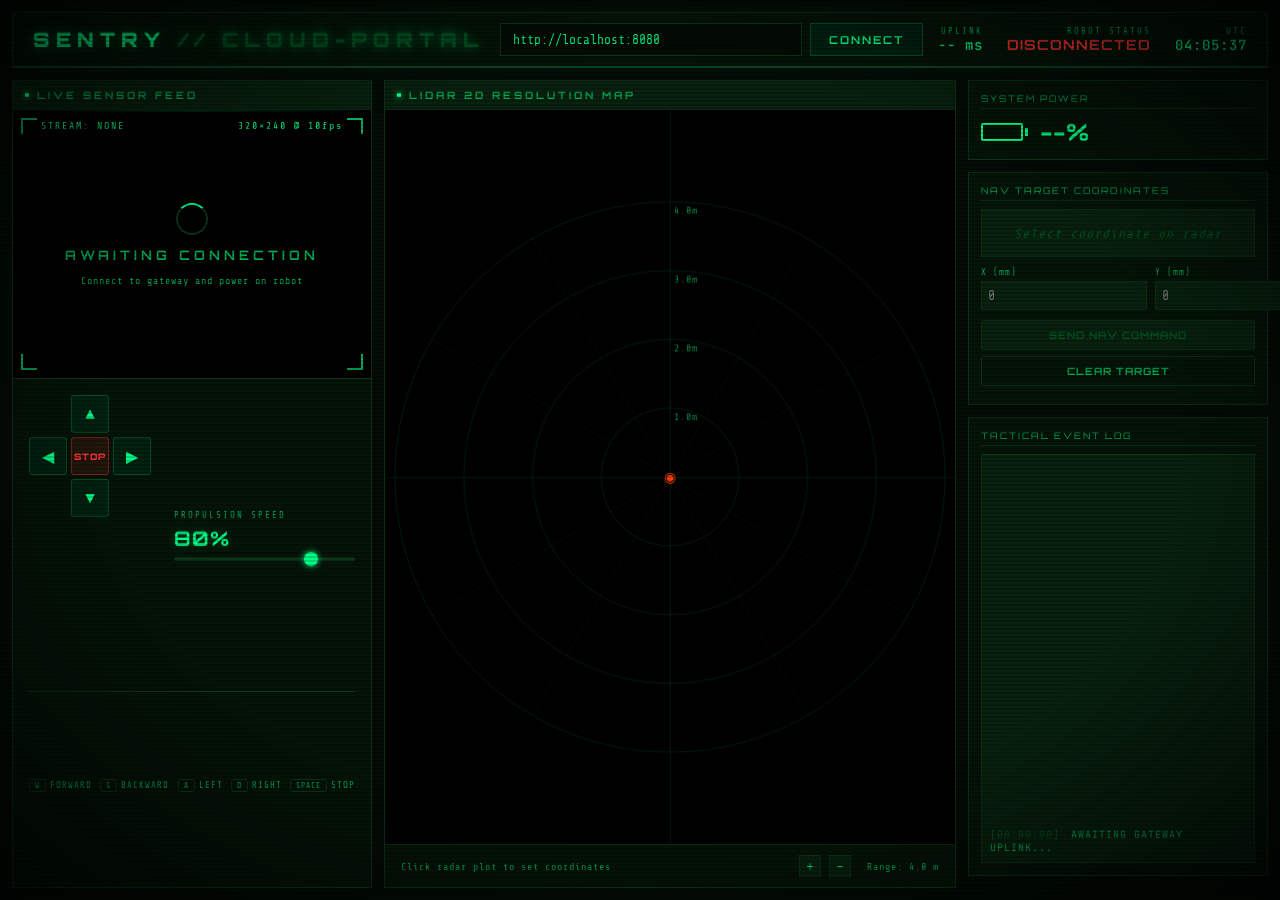
==== cloud-dashboard/index.html @ dfbdb899 "sentry robot" ====
<!DOCTYPE html>
<html lang="en">
<head>
    <meta charset="UTF-8">
    <meta name="viewport" content="width=device-width, initial-scale=1.0">
    <title>SENTRY // Cloud Command Portal</title>
    <meta name="description" content="Remote teleoperation and LiDAR navigation dashboard for the SENTRY robot.">
    <!-- Google Fonts -->
    <link rel="preconnect" href="https://fonts.googleapis.com">
    <link rel="preconnect" href="https://fonts.gstatic.com" crossorigin>
    <link href="https://fonts.googleapis.com/css2?family=Share+Tech+Mono&family=Orbitron:wght@400;700;900&family=JetBrains+Mono:wght@400;500&display=swap" rel="stylesheet">
    <!-- Socket.IO Client -->
    <script src="https://cdn.socket.io/4.7.2/socket.io.min.js"></script>
    <link rel="stylesheet" href="style.css">
</head>
<body>
    <div id="threat-flash"></div>

    <div class="shell">
        <!-- HEADER / CONNECTION BAR -->
        <header>
            <div class="logo">SENTRY <span>// CLOUD-PORTAL</span></div>
            
            <div class="connection-manager">
                <input type="text" id="gateway-url" placeholder="Gateway URL (e.g., http://localhost:8080)" value="http://localhost:8080">
                <button id="btn-connect" class="btn-connect">CONNECT</button>
            </div>

            <div class="header-meta">
                <div class="meta-item">
                    <span class="meta-label">UPLINK</span>
                    <span class="meta-value" id="ping-display">-- ms</span>
                </div>
                <div class="meta-item">
                    <span class="meta-label">ROBOT STATUS</span>
                    <span class="meta-value" id="robot-status-badge">DISCONNECTED</span>
                </div>
                <div class="meta-item">
                    <span class="meta-label">UTC</span>
                    <span class="meta-value" id="clock">--:--:--</span>
                </div>
            </div>
        </header>

        <!-- MAIN CONTENT AREA -->
        <div class="main-container">
            <!-- LEFT COLUMN: VIDEO STREAM -->
            <section class="video-section">
                <div class="panel-header">LIVE SENSOR FEED</div>
                <div class="video-container">
                    <div class="corner-tr"></div>
                    <div class="corner-tl"></div>
                    <div class="corner-br"></div>
                    <div class="corner-bl"></div>
                    <div class="scan-line"></div>
                    
                    <div class="feed-overlay-info">
                        <span id="stream-type-tag">STREAM: NONE</span>
                        <span id="resolution-tag">320×240 @ 10fps</span>
                    </div>

                    <!-- WebRTC Stream Video Element -->
                    <video id="remote-video" autoplay playsinline style="display:none;"></video>
                    
                    <!-- Fallback WebSocket JPEG Stream Element -->
                    <img id="fallback-img" src="" alt="Live Video Feed" style="display:none;">

                    <div class="feed-placeholder" id="feed-placeholder">
                        <div class="spinner"></div>
                        <div class="placeholder-text">AWAITING CONNECTION</div>
                        <div class="placeholder-sub">Connect to gateway and power on robot</div>
                    </div>
                </div>

                <!-- CONTROLS & MANUAL TELEOP -->
                <div class="teleop-container">
                    <div class="dpad">
                        <div></div>
                        <button class="btn" id="btn-forward" data-cmd="forward">▲</button>
                        <div></div>
                        <button class="btn" id="btn-left" data-cmd="left">◀</button>
                        <button class="btn btn-stop" id="btn-stop" data-cmd="stop">STOP</button>
                        <button class="btn" id="btn-right" data-cmd="right">▶</button>
                        <div></div>
                        <button class="btn" id="btn-backward" data-cmd="backward">▼</button>
                        <div></div>
                    </div>

                    <div class="speed-control">
                        <span class="speed-label">PROPULSION SPEED</span>
                        <span class="speed-value" id="speed-display">80%</span>
                        <input type="range" id="speed-slider" min="10" max="100" value="80">
                    </div>

                    <div class="key-hints">
                        <div class="key-hint"><span class="key">W</span> FORWARD</div>
                        <div class="key-hint"><span class="key">S</span> BACKWARD</div>
                        <div class="key-hint"><span class="key">A</span> LEFT</div>
                        <div class="key-hint"><span class="key">D</span> RIGHT</div>
                        <div class="key-hint"><span class="key">SPACE</span> STOP</div>
                    </div>
                </div>
            </section>

            <!-- CENTER COLUMN: LiDAR 2D RADAR MAP -->
            <section class="map-section">
                <div class="panel-header">LIDAR 2D RESOLUTION MAP</div>
                <div class="canvas-container" id="radar-container">
                    <canvas id="radar-canvas"></canvas>
                    <div id="radar-crosshair-h"></div>
                    <div id="radar-crosshair-v"></div>
                    <div class="robot-marker">◉</div>
                </div>
                <div class="canvas-footer">
                    <span>Click radar plot to set coordinates</span>
                    <div class="zoom-controls">
                        <button id="zoom-in" class="zoom-btn">＋</button>
                        <button id="zoom-out" class="zoom-btn">－</button>
                        <span id="zoom-label">Range: 4.0 m</span>
                    </div>
                </div>
            </section>

            <!-- RIGHT COLUMN: CONTROL PANEL & LOGS -->
            <aside class="sidebar-section">
                <!-- POWER STATUS PANEL -->
                <div class="panel battery-panel">
                    <div class="panel-title">SYSTEM POWER</div>
                    <div class="battery-display">
                        <div class="battery-icon">
                            <div class="battery-body">
                                <div class="battery-fill" id="bat-fill" style="width:0%"></div>
                            </div>
                            <div class="battery-tip"></div>
                        </div>
                        <div class="battery-pct" id="bat-pct">--%</div>
                    </div>
                </div>

                <!-- AUTONOMOUS NAVIGATION CARD -->
                <div class="panel nav-panel">
                    <div class="panel-title">NAV TARGET COORDINATES</div>
                    <div class="target-display" id="target-display">
                        <span class="target-placeholder">Select coordinate on radar</span>
                    </div>

                    <div class="coord-inputs">
                        <div class="input-group">
                            <label for="input-x">X (mm)</label>
                            <input type="number" id="input-x" placeholder="0" step="50">
                        </div>
                        <div class="input-group">
                            <label for="input-y">Y (mm)</label>
                            <input type="number" id="input-y" placeholder="0" step="50">
                        </div>
                    </div>

                    <button id="btn-navigate" class="btn-primary" disabled>SEND NAV COMMAND</button>
                    <button id="btn-clear" class="btn-secondary">CLEAR TARGET</button>
                </div>

                <!-- EVENT LOGS -->
                <div class="panel logs-panel">
                    <div class="panel-title">TACTICAL EVENT LOG</div>
                    <div class="log-container" id="log-list">
                        <div class="log-item">
                            <span class="log-time">[00:00:00]</span>
                            <span class="log-message system">AWAITING GATEWAY UPLINK...</span>
                        </div>
                    </div>
                </div>
            </aside>
        </div>
    </div>

    <script src="app.js"></script>
</body>
</html>
---- cloud-dashboard/style.css ----
/* ═══════════════════════════════════════════════════════════════════
   style.css — Sentry Cloud Command Portal Theme
   ═══════════════════════════════════════════════════════════════════ */

:root {
    --green:        #00ff88;
    --green-dim:    #00cc66;
    --green-dark:   #002211;
    --green-glow:   rgba(0, 255, 136, 0.25);
    
    --amber:        #ffaa00;
    --amber-glow:   rgba(255, 170, 0, 0.25);
    
    --red:          #ff3333;
    --red-dim:      #b31c1c;
    --red-glow:     rgba(255, 51, 51, 0.3);
    
    --bg:           #030c05;
    --panel:        #051408;
    --panel-sub:    #08220f;
    --border:       #0d3318;
    --border-lit:   #00ff8833;
    
    --text:         #00ff88;
    --text-dim:     #00aa55;
    --text-dark:    #005522;
    --white:        #ffffff;
}

*, *::before, *::after {
    box-sizing: border-box;
    margin: 0;
    padding: 0;
}

html, body {
    height: 100%;
    background: var(--bg);
    color: var(--text);
    font-family: 'Share Tech Mono', monospace;
    font-size: 13px;
    overflow: hidden;
    letter-spacing: 1px;
}

/* CRT scanlines effect */
body::before {
    content: '';
    position: fixed;
    inset: 0;
    pointer-events: none;
    z-index: 1000;
    background: repeating-linear-gradient(
        0deg,
        transparent,
        transparent 2px,
        rgba(0, 0, 0, 0.18) 2px,
        rgba(0, 0, 0, 0.18) 4px
    );
}

/* CRT Vignette */
body::after {
    content: '';
    position: fixed;
    inset: 0;
    pointer-events: none;
    z-index: 999;
    background: radial-gradient(ellipse at center, transparent 60%, rgba(0,0,0,0.7) 100%);
}

.shell {
    display: flex;
    flex-direction: column;
    height: 100vh;
    padding: 12px;
    gap: 12px;
}

/* ─── HEADER / CONNECTION BAR ─── */
header {
    background: var(--panel);
    border: 1px solid var(--border);
    border-bottom: 2px solid var(--border-lit);
    padding: 10px 20px;
    display: flex;
    align-items: center;
    justify-content: space-between;
    flex-wrap: wrap;
    gap: 15px;
    box-shadow: 0 0 15px rgba(0, 255, 136, 0.05);
}

.logo {
    font-family: 'Orbitron', sans-serif;
    font-weight: 900;
    font-size: 20px;
    letter-spacing: 6px;
    color: var(--green);
    text-shadow: 0 0 10px var(--green-glow), 0 0 20px var(--green-glow);
}

.logo span {
    color: var(--text-dark);
}

.connection-manager {
    display: flex;
    gap: 8px;
    flex: 1;
    max-width: 500px;
}

.connection-manager input {
    flex: 1;
    background: var(--bg);
    border: 1px solid var(--border);
    color: var(--text);
    padding: 8px 12px;
    font-family: 'Share Tech Mono', monospace;
    font-size: 13px;
    outline: none;
    transition: border 0.2s, box-shadow 0.2s;
}

.connection-manager input:focus {
    border-color: var(--green);
    box-shadow: 0 0 8px var(--green-glow);
}

.btn-connect {
    background: var(--green-dark);
    border: 1px solid var(--border-lit);
    color: var(--green);
    font-family: 'Orbitron', sans-serif;
    font-size: 11px;
    font-weight: 700;
    letter-spacing: 2px;
    padding: 0 18px;
    cursor: pointer;
    transition: background 0.2s, box-shadow 0.2s;
}

.btn-connect:hover {
    background: #003c1d;
    box-shadow: 0 0 10px var(--green-glow);
    border-color: var(--green);
}

.btn-connect.connected {
    background: var(--red-dim);
    color: var(--red);
    border-color: var(--red);
}

.btn-connect.connected:hover {
    background: #500e0e;
    box-shadow: 0 0 10px var(--red-glow);
}

.header-meta {
    display: flex;
    gap: 24px;
}

.meta-item {
    display: flex;
    flex-direction: column;
    align-items: flex-end;
}

.meta-label {
    font-size: 9px;
    color: var(--text-dim);
    letter-spacing: 2px;
    text-transform: uppercase;
}

.meta-value {
    font-size: 14px;
    font-family: 'JetBrains Mono', monospace;
    font-weight: 500;
}

#robot-status-badge {
    font-family: 'Orbitron', sans-serif;
    font-weight: 700;
    color: var(--red);
}

#robot-status-badge.online {
    color: var(--green);
    text-shadow: 0 0 8px var(--green-glow);
}

/* ─── MAIN CONTENT CONTAINER ─── */
.main-container {
    display: grid;
    grid-template-columns: 360px 1fr 300px;
    gap: 12px;
    flex: 1;
    min-height: 0; /* Important for grid scrolling */
}

@media (max-width: 1024px) {
    .main-container {
        grid-template-columns: 1fr;
        grid-template-rows: auto auto auto;
        overflow-y: auto;
    }
    
    html, body {
        overflow: auto;
    }
}

/* Common Panel Layout */
.panel-header {
    font-family: 'Orbitron', sans-serif;
    font-size: 10px;
    font-weight: 700;
    letter-spacing: 3px;
    color: var(--text-dim);
    padding: 8px 12px;
    background: var(--panel-sub);
    border: 1px solid var(--border);
    border-bottom: none;
    display: flex;
    align-items: center;
    gap: 8px;
}

.panel-header::before {
    content: '';
    display: inline-block;
    width: 4px;
    height: 4px;
    background: var(--green);
    box-shadow: 0 0 6px var(--green);
}

.panel {
    background: var(--panel);
    border: 1px solid var(--border);
    padding: 12px;
    margin-bottom: 12px;
}

.panel-title {
    font-family: 'Orbitron', sans-serif;
    font-size: 9px;
    letter-spacing: 2px;
    color: var(--text-dim);
    margin-bottom: 8px;
    border-bottom: 1px solid var(--border);
    padding-bottom: 4px;
}

/* ─── LEFT COLUMN: VIDEO STREAM & D-PAD ─── */
.video-section {
    display: flex;
    flex-direction: column;
    min-height: 0;
}

.video-container {
    position: relative;
    background: #000;
    border: 1px solid var(--border);
    aspect-ratio: 4/3;
    display: flex;
    align-items: center;
    justify-content: center;
    overflow: hidden;
}

.video-container video, 
.video-container img {
    width: 100%;
    height: 100%;
    object-fit: cover;
}

/* Decorative hud elements */
.corner-tr, .corner-tl, .corner-br, .corner-bl {
    position: absolute;
    width: 16px;
    height: 16px;
    border-color: var(--green);
    border-style: solid;
    z-index: 10;
    opacity: 0.7;
}
.corner-tl { top: 8px; left: 8px; border-width: 2px 0 0 2px; }
.corner-tr { top: 8px; right: 8px; border-width: 2px 2px 0 0; }
.corner-bl { bottom: 8px; left: 8px; border-width: 0 0 2px 2px; }
.corner-br { bottom: 8px; right: 8px; border-width: 0 2px 2px 0; }

.scan-line {
    position: absolute;
    inset: 0;
    height: 2px;
    background: linear-gradient(90deg, transparent, var(--green) 50%, transparent);
    opacity: 0.15;
    pointer-events: none;
    animation: scanning 4s linear infinite;
    z-index: 9;
}
@keyframes scanning {
    0% { top: 0%; }
    100% { top: 100%; }
}

.feed-overlay-info {
    position: absolute;
    top: 10px;
    left: 28px;
    right: 28px;
    display: flex;
    justify-content: space-between;
    font-size: 10px;
    color: var(--green);
    text-shadow: 0 0 4px #000;
    z-index: 8;
    letter-spacing: 2px;
}

.feed-placeholder {
    display: flex;
    flex-direction: column;
    align-items: center;
    justify-content: center;
    gap: 12px;
    color: var(--text-dim);
}

.spinner {
    width: 32px;
    height: 32px;
    border: 2px solid var(--border);
    border-top-color: var(--green);
    border-radius: 50%;
    animation: spin 1s linear infinite;
}
@keyframes spin {
    0% { transform: rotate(0deg); }
    100% { transform: rotate(360deg); }
}

.placeholder-text {
    font-family: 'Orbitron', sans-serif;
    font-weight: 700;
    letter-spacing: 4px;
}

.placeholder-sub {
    font-size: 10px;
}

/* Manual controls */
.teleop-container {
    background: var(--panel);
    border: 1px solid var(--border);
    border-top: none;
    padding: 16px;
    display: grid;
    grid-template-columns: 130px 1fr;
    gap: 15px;
    flex: 1;
}

.dpad {
    display: grid;
    grid-template-columns: repeat(3, 38px);
    grid-template-rows: repeat(3, 38px);
    gap: 4px;
}

.btn {
    background: var(--green-dark);
    border: 1px solid var(--border-lit);
    color: var(--green);
    font-family: 'Share Tech Mono', monospace;
    font-size: 16px;
    cursor: pointer;
    display: flex;
    align-items: center;
    justify-content: center;
    border-radius: 3px;
    transition: background 0.1s, box-shadow 0.1s, transform 0.1s;
    user-select: none;
    outline: none;
}

.btn:hover {
    background: #00361a;
    border-color: var(--green);
    box-shadow: 0 0 10px var(--green-glow);
}

.btn:active, .btn.pressed {
    background: #00552b;
    box-shadow: 0 0 15px var(--green);
    transform: scale(0.93);
}

.btn-stop {
    background: rgba(255, 51, 51, 0.12);
    border-color: rgba(255, 51, 51, 0.4);
    color: var(--red);
    font-family: 'Orbitron', sans-serif;
    font-size: 9px;
    font-weight: 900;
    letter-spacing: 1px;
}

.btn-stop:hover {
    background: rgba(255, 51, 51, 0.25);
    border-color: var(--red);
    box-shadow: 0 0 12px var(--red-glow);
}

.speed-control {
    display: flex;
    flex-direction: column;
    justify-content: center;
    gap: 6px;
}

.speed-label {
    font-size: 9px;
    color: var(--text-dim);
    letter-spacing: 2px;
}

.speed-value {
    font-family: 'Orbitron', sans-serif;
    font-size: 20px;
    font-weight: 700;
    text-shadow: 0 0 8px var(--green-glow);
}

input[type=range] {
    -webkit-appearance: none;
    width: 100%;
    height: 4px;
    background: var(--border);
    border-radius: 2px;
    outline: none;
}

input[type=range]::-webkit-slider-thumb {
    -webkit-appearance: none;
    width: 14px;
    height: 14px;
    background: var(--green);
    border-radius: 50%;
    box-shadow: 0 0 6px var(--green);
    cursor: pointer;
}

.key-hints {
    grid-column: span 2;
    display: flex;
    justify-content: space-between;
    border-top: 1px solid var(--border);
    padding-top: 8px;
    font-size: 9px;
    color: var(--text-dim);
}

.key-hint {
    display: flex;
    align-items: center;
    gap: 4px;
}

.key {
    border: 1px solid var(--border);
    padding: 1px 5px;
    border-radius: 3px;
    font-size: 8px;
}

/* ─── CENTER COLUMN: RADAR MAP ─── */
.map-section {
    display: flex;
    flex-direction: column;
    min-height: 0;
}

.canvas-container {
    position: relative;
    background: #000;
    border: 1px solid var(--border);
    flex: 1;
    display: flex;
    align-items: center;
    justify-content: center;
    overflow: hidden;
}

#radar-canvas {
    width: 100%;
    height: 100%;
    display: block;
}

#radar-crosshair-h, 
#radar-crosshair-v {
    position: absolute;
    background: rgba(0, 255, 136, 0.08);
    pointer-events: none;
}

#radar-crosshair-h {
    left: 0;
    right: 0;
    height: 1px;
    top: 50%;
}

#radar-crosshair-v {
    top: 0;
    bottom: 0;
    width: 1px;
    left: 50%;
}

.robot-marker {
    position: absolute;
    color: #ff3c00;
    font-size: 14px;
    transform: translate(-50%, -50%);
    pointer-events: none;
    z-index: 5;
    top: 50%;
    left: 50%;
}

.canvas-footer {
    background: var(--panel);
    border: 1px solid var(--border);
    border-top: none;
    padding: 10px 16px;
    display: flex;
    justify-content: space-between;
    align-items: center;
    font-size: 10px;
    color: var(--text-dim);
}

.zoom-controls {
    display: flex;
    align-items: center;
    gap: 8px;
}

.zoom-btn {
    background: var(--panel-sub);
    border: 1px solid var(--border);
    color: var(--text);
    width: 22px;
    height: 22px;
    font-size: 12px;
    cursor: pointer;
    display: flex;
    align-items: center;
    justify-content: center;
    outline: none;
}

.zoom-btn:hover {
    background: var(--green-dark);
    border-color: var(--green);
}

#zoom-label {
    min-width: 80px;
    text-align: right;
}

/* ─── RIGHT COLUMN: SIDEBAR ─── */
.sidebar-section {
    display: flex;
    flex-direction: column;
    min-height: 0;
}

.battery-display {
    display: flex;
    align-items: center;
    gap: 12px;
    margin-top: 4px;
}

.battery-icon {
    display: flex;
    align-items: center;
    gap: 2px;
}

.battery-body {
    width: 42px;
    height: 18px;
    border: 2px solid var(--green);
    border-radius: 2px;
    padding: 1px;
    display: flex;
    align-items: center;
}

.battery-tip {
    width: 3px;
    height: 8px;
    background: var(--green);
    border-radius: 0 1px 1px 0;
}

.battery-fill {
    height: 100%;
    border-radius: 1px;
    background: var(--green);
    transition: width 0.5s;
}

.battery-pct {
    font-family: 'Orbitron', sans-serif;
    font-size: 24px;
    font-weight: 700;
}

/* Nav Panel Target Card */
.target-display {
    background: var(--panel-sub);
    border: 1px solid var(--border);
    padding: 8px 12px;
    min-height: 48px;
    display: flex;
    align-items: center;
    justify-content: center;
    margin-bottom: 10px;
}

.target-placeholder {
    color: var(--text-dark);
    font-style: italic;
}

.target-info {
    display: grid;
    grid-template-columns: repeat(2, 1fr);
    width: 100%;
    gap: 4px;
}

.coord-lbl {
    font-size: 9px;
    color: var(--text-dim);
}

.coord-val {
    font-weight: 700;
}

.coord-inputs {
    display: grid;
    grid-template-columns: 1fr 1fr;
    gap: 8px;
    margin-bottom: 10px;
}

.input-group {
    display: flex;
    flex-direction: column;
    gap: 4px;
}

.input-group label {
    font-size: 9px;
    color: var(--text-dim);
}

.input-group input {
    background: var(--panel-sub);
    border: 1px solid var(--border);
    color: var(--text);
    padding: 6px;
    font-family: 'Share Tech Mono', monospace;
    outline: none;
}

.input-group input:focus {
    border-color: var(--green);
}

.btn-primary, .btn-secondary {
    width: 100%;
    padding: 8px;
    font-family: 'Orbitron', sans-serif;
    font-size: 10px;
    font-weight: 700;
    letter-spacing: 1px;
    cursor: pointer;
    outline: none;
    border-radius: 2px;
    margin-bottom: 6px;
}

.btn-primary {
    background: var(--green);
    color: var(--bg);
    border: 1px solid var(--green);
    transition: background 0.2s, box-shadow 0.2s;
}

.btn-primary:hover:not(:disabled) {
    background: #5effb2;
    box-shadow: 0 0 10px var(--green-glow);
}

.btn-primary:disabled {
    background: var(--panel-sub);
    border-color: var(--border);
    color: var(--text-dark);
    cursor: not-allowed;
}

.btn-secondary {
    background: transparent;
    border: 1px solid var(--border);
    color: var(--text-dim);
    transition: border 0.2s, color 0.2s;
}

.btn-secondary:hover {
    border-color: var(--green);
    color: var(--green);
}

/* Event Logs Panel */
.logs-panel {
    flex: 1;
    display: flex;
    flex-direction: column;
    min-height: 0;
}

.log-container {
    flex: 1;
    overflow-y: auto;
    background: var(--panel-sub);
    border: 1px solid var(--border);
    padding: 8px;
    display: flex;
    flex-direction: column-reverse;
    gap: 6px;
    scrollbar-width: thin;
    scrollbar-color: var(--border) transparent;
}

.log-item {
    font-family: 'JetBrains Mono', monospace;
    font-size: 10px;
    line-height: 1.3;
}

.log-time {
    color: var(--text-dark);
    margin-right: 4px;
}

.log-message.system { color: var(--text-dim); }
.log-message.success { color: var(--green); }
.log-message.warning { color: var(--amber); }
.log-message.threat { color: var(--red); font-weight: bold; }

/* Threat alarming screen flash */
#threat-flash {
    position: fixed;
    inset: 0;
    background: rgba(255, 0, 0, 0.15);
    pointer-events: none;
    z-index: 998;
    opacity: 0;
    transition: opacity 0.08s;
}

#threat-flash.active {
    animation: threatPulse 0.6s ease-out;
}

@keyframes threatPulse {
    0% { opacity: 1; }
    50% { opacity: 0.3; }
    100% { opacity: 0; }
}
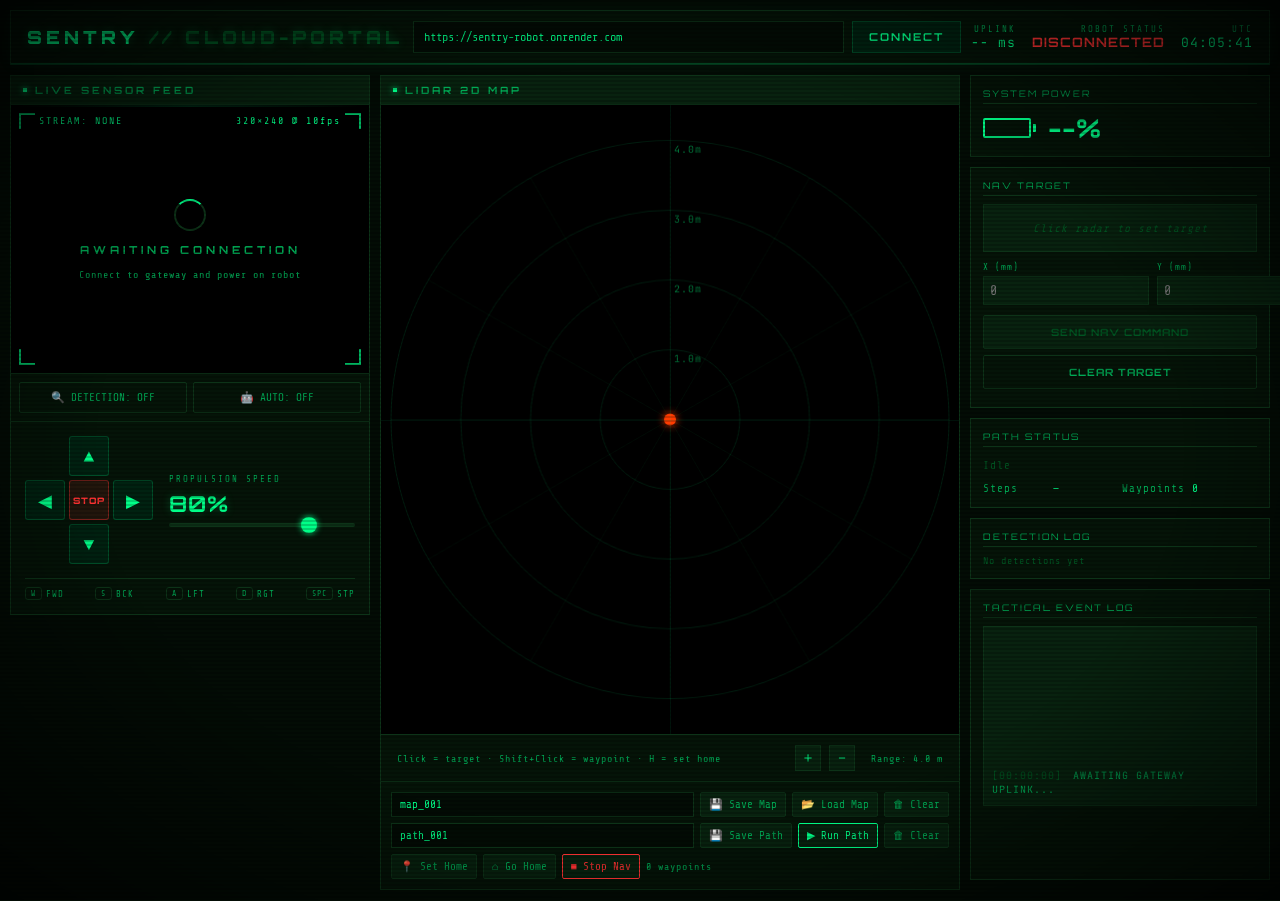
==== commit 72c7ecb1: "full dashboard update" ====
--- a/cloud-dashboard/index.html
+++ b/cloud-dashboard/index.html
@@ -4,175 +4,215 @@
     <meta charset="UTF-8">
     <meta name="viewport" content="width=device-width, initial-scale=1.0">
     <title>SENTRY // Cloud Command Portal</title>
-    <meta name="description" content="Remote teleoperation and LiDAR navigation dashboard for the SENTRY robot.">
-    <!-- Google Fonts -->
     <link rel="preconnect" href="https://fonts.googleapis.com">
     <link rel="preconnect" href="https://fonts.gstatic.com" crossorigin>
     <link href="https://fonts.googleapis.com/css2?family=Share+Tech+Mono&family=Orbitron:wght@400;700;900&family=JetBrains+Mono:wght@400;500&display=swap" rel="stylesheet">
-    <!-- Socket.IO Client -->
     <script src="https://cdn.socket.io/4.7.2/socket.io.min.js"></script>
     <link rel="stylesheet" href="style.css">
 </head>
 <body>
-    <div id="threat-flash"></div>
-
-    <div class="shell">
-        <!-- HEADER / CONNECTION BAR -->
-        <header>
-            <div class="logo">SENTRY <span>// CLOUD-PORTAL</span></div>
-            
-            <div class="connection-manager">
-                <input type="text" id="gateway-url" placeholder="Gateway URL (e.g., http://localhost:8080)" value="http://localhost:8080">
-                <button id="btn-connect" class="btn-connect">CONNECT</button>
-            </div>
-
-            <div class="header-meta">
-                <div class="meta-item">
-                    <span class="meta-label">UPLINK</span>
-                    <span class="meta-value" id="ping-display">-- ms</span>
-                </div>
-                <div class="meta-item">
-                    <span class="meta-label">ROBOT STATUS</span>
-                    <span class="meta-value" id="robot-status-badge">DISCONNECTED</span>
-                </div>
-                <div class="meta-item">
-                    <span class="meta-label">UTC</span>
-                    <span class="meta-value" id="clock">--:--:--</span>
-                </div>
-            </div>
-        </header>
-
-        <!-- MAIN CONTENT AREA -->
-        <div class="main-container">
-            <!-- LEFT COLUMN: VIDEO STREAM -->
-            <section class="video-section">
-                <div class="panel-header">LIVE SENSOR FEED</div>
-                <div class="video-container">
-                    <div class="corner-tr"></div>
-                    <div class="corner-tl"></div>
-                    <div class="corner-br"></div>
-                    <div class="corner-bl"></div>
-                    <div class="scan-line"></div>
-                    
-                    <div class="feed-overlay-info">
-                        <span id="stream-type-tag">STREAM: NONE</span>
-                        <span id="resolution-tag">320×240 @ 10fps</span>
-                    </div>
-
-                    <!-- WebRTC Stream Video Element -->
-                    <video id="remote-video" autoplay playsinline style="display:none;"></video>
-                    
-                    <!-- Fallback WebSocket JPEG Stream Element -->
-                    <img id="fallback-img" src="" alt="Live Video Feed" style="display:none;">
-
-                    <div class="feed-placeholder" id="feed-placeholder">
-                        <div class="spinner"></div>
-                        <div class="placeholder-text">AWAITING CONNECTION</div>
-                        <div class="placeholder-sub">Connect to gateway and power on robot</div>
-                    </div>
-                </div>
-
-                <!-- CONTROLS & MANUAL TELEOP -->
-                <div class="teleop-container">
-                    <div class="dpad">
-                        <div></div>
-                        <button class="btn" id="btn-forward" data-cmd="forward">▲</button>
-                        <div></div>
-                        <button class="btn" id="btn-left" data-cmd="left">◀</button>
-                        <button class="btn btn-stop" id="btn-stop" data-cmd="stop">STOP</button>
-                        <button class="btn" id="btn-right" data-cmd="right">▶</button>
-                        <div></div>
-                        <button class="btn" id="btn-backward" data-cmd="backward">▼</button>
-                        <div></div>
-                    </div>
-
-                    <div class="speed-control">
-                        <span class="speed-label">PROPULSION SPEED</span>
-                        <span class="speed-value" id="speed-display">80%</span>
-                        <input type="range" id="speed-slider" min="10" max="100" value="80">
-                    </div>
-
-                    <div class="key-hints">
-                        <div class="key-hint"><span class="key">W</span> FORWARD</div>
-                        <div class="key-hint"><span class="key">S</span> BACKWARD</div>
-                        <div class="key-hint"><span class="key">A</span> LEFT</div>
-                        <div class="key-hint"><span class="key">D</span> RIGHT</div>
-                        <div class="key-hint"><span class="key">SPACE</span> STOP</div>
-                    </div>
-                </div>
-            </section>
-
-            <!-- CENTER COLUMN: LiDAR 2D RADAR MAP -->
-            <section class="map-section">
-                <div class="panel-header">LIDAR 2D RESOLUTION MAP</div>
-                <div class="canvas-container" id="radar-container">
-                    <canvas id="radar-canvas"></canvas>
-                    <div id="radar-crosshair-h"></div>
-                    <div id="radar-crosshair-v"></div>
-                    <div class="robot-marker">◉</div>
-                </div>
-                <div class="canvas-footer">
-                    <span>Click radar plot to set coordinates</span>
-                    <div class="zoom-controls">
-                        <button id="zoom-in" class="zoom-btn">＋</button>
-                        <button id="zoom-out" class="zoom-btn">－</button>
-                        <span id="zoom-label">Range: 4.0 m</span>
-                    </div>
-                </div>
-            </section>
-
-            <!-- RIGHT COLUMN: CONTROL PANEL & LOGS -->
-            <aside class="sidebar-section">
-                <!-- POWER STATUS PANEL -->
-                <div class="panel battery-panel">
-                    <div class="panel-title">SYSTEM POWER</div>
-                    <div class="battery-display">
-                        <div class="battery-icon">
-                            <div class="battery-body">
-                                <div class="battery-fill" id="bat-fill" style="width:0%"></div>
-                            </div>
-                            <div class="battery-tip"></div>
+<div id="threat-flash"></div>
+<div class="shell">
+
+    <!-- HEADER -->
+    <header>
+        <div class="logo">SENTRY <span>// CLOUD-PORTAL</span></div>
+        <div class="connection-manager">
+            <input type="text" id="gateway-url" placeholder="Gateway URL" value="https://sentry-robot.onrender.com">
+            <button id="btn-connect" class="btn-connect">CONNECT</button>
+        </div>
+        <div class="header-meta">
+            <div class="meta-item">
+                <span class="meta-label">UPLINK</span>
+                <span class="meta-value" id="ping-display">-- ms</span>
+            </div>
+            <div class="meta-item">
+                <span class="meta-label">ROBOT STATUS</span>
+                <span class="meta-value" id="robot-status-badge">DISCONNECTED</span>
+            </div>
+            <div class="meta-item">
+                <span class="meta-label">UTC</span>
+                <span class="meta-value" id="clock">--:--:--</span>
+            </div>
+        </div>
+    </header>
+
+    <!-- MAIN -->
+    <div class="main-container">
+
+        <!-- LEFT: VIDEO + DRIVE -->
+        <section class="video-section">
+            <div class="panel-header">LIVE SENSOR FEED</div>
+            <div class="video-container">
+                <div class="corner-tr"></div><div class="corner-tl"></div>
+                <div class="corner-br"></div><div class="corner-bl"></div>
+                <div class="scan-line"></div>
+                <div class="feed-overlay-info">
+                    <span id="stream-type-tag">STREAM: NONE</span>
+                    <span id="resolution-tag">320×240 @ 10fps</span>
+                </div>
+                <video id="remote-video" autoplay playsinline style="display:none;"></video>
+                <img id="fallback-img" src="" alt="Live Feed" style="display:none;">
+                <div class="feed-placeholder" id="feed-placeholder">
+                    <div class="spinner"></div>
+                    <div class="placeholder-text">AWAITING CONNECTION</div>
+                    <div class="placeholder-sub">Connect to gateway and power on robot</div>
+                </div>
+            </div>
+
+            <!-- Detection toggle -->
+            <div class="teleop-bar">
+                <button id="btn-detection" class="tog-btn" data-on="false">
+                    🔍 DETECTION: OFF
+                </button>
+                <button id="btn-auto" class="tog-btn" data-on="false">
+                    🤖 AUTO: OFF
+                </button>
+            </div>
+
+            <!-- D-pad -->
+            <div class="teleop-container">
+                <div class="dpad">
+                    <div></div>
+                    <button class="btn" id="btn-forward"  data-cmd="forward">▲</button>
+                    <div></div>
+                    <button class="btn" id="btn-left"     data-cmd="left">◀</button>
+                    <button class="btn btn-stop" id="btn-stop" data-cmd="stop">STOP</button>
+                    <button class="btn" id="btn-right"    data-cmd="right">▶</button>
+                    <div></div>
+                    <button class="btn" id="btn-backward" data-cmd="backward">▼</button>
+                    <div></div>
+                </div>
+                <div class="speed-control">
+                    <span class="speed-label">PROPULSION SPEED</span>
+                    <span class="speed-value" id="speed-display">80%</span>
+                    <input type="range" id="speed-slider" min="10" max="100" value="80">
+                </div>
+                <div class="key-hints">
+                    <div class="key-hint"><span class="key">W</span> FWD</div>
+                    <div class="key-hint"><span class="key">S</span> BCK</div>
+                    <div class="key-hint"><span class="key">A</span> LFT</div>
+                    <div class="key-hint"><span class="key">D</span> RGT</div>
+                    <div class="key-hint"><span class="key">SPC</span> STP</div>
+                </div>
+            </div>
+        </section>
+
+        <!-- CENTER: LIDAR MAP -->
+        <section class="map-section">
+            <div class="panel-header">LIDAR 2D MAP
+                <span id="map-status-tag" style="margin-left:12px;font-size:9px;color:#ffaa00;"></span>
+            </div>
+            <div class="canvas-container" id="radar-container">
+                <canvas id="radar-canvas"></canvas>
+                <div id="radar-crosshair-h"></div>
+                <div id="radar-crosshair-v"></div>
+            </div>
+            <div class="canvas-footer">
+                <span id="map-hint">Click = target · Shift+Click = waypoint · H = set home</span>
+                <div class="zoom-controls">
+                    <button id="zoom-in"  class="zoom-btn">＋</button>
+                    <button id="zoom-out" class="zoom-btn">－</button>
+                    <span id="zoom-label">Range: 4.0 m</span>
+                </div>
+            </div>
+
+            <!-- Map controls below radar -->
+            <div class="map-controls">
+                <div class="mc-row">
+                    <input type="text" id="map-name" value="map_001" class="mc-input" placeholder="map name">
+                    <button id="btn-save-map"  class="mc-btn">💾 Save Map</button>
+                    <button id="btn-load-map"  class="mc-btn">📂 Load Map</button>
+                    <button id="btn-clear-map" class="mc-btn">🗑 Clear</button>
+                </div>
+                <div class="mc-row">
+                    <input type="text" id="path-name" value="path_001" class="mc-input" placeholder="path name">
+                    <button id="btn-save-path"  class="mc-btn">💾 Save Path</button>
+                    <button id="btn-run-path"   class="mc-btn mc-primary">▶ Run Path</button>
+                    <button id="btn-clear-path" class="mc-btn">🗑 Clear</button>
+                </div>
+                <div class="mc-row">
+                    <button id="btn-set-home" class="mc-btn">📍 Set Home</button>
+                    <button id="btn-go-home"  class="mc-btn">⌂ Go Home</button>
+                    <button id="btn-nav-stop" class="mc-btn mc-danger">■ Stop Nav</button>
+                    <span id="waypoint-count-tag" style="font-size:10px;color:#00aa55;align-self:center;">0 waypoints</span>
+                </div>
+            </div>
+        </section>
+
+        <!-- RIGHT: SIDEBAR -->
+        <aside class="sidebar-section">
+
+            <!-- Battery -->
+            <div class="panel battery-panel">
+                <div class="panel-title">SYSTEM POWER</div>
+                <div class="battery-display">
+                    <div class="battery-icon">
+                        <div class="battery-body">
+                            <div class="battery-fill" id="bat-fill" style="width:0%"></div>
                         </div>
-                        <div class="battery-pct" id="bat-pct">--%</div>
-                    </div>
-                </div>
-
-                <!-- AUTONOMOUS NAVIGATION CARD -->
-                <div class="panel nav-panel">
-                    <div class="panel-title">NAV TARGET COORDINATES</div>
-                    <div class="target-display" id="target-display">
-                        <span class="target-placeholder">Select coordinate on radar</span>
-                    </div>
-
-                    <div class="coord-inputs">
-                        <div class="input-group">
-                            <label for="input-x">X (mm)</label>
-                            <input type="number" id="input-x" placeholder="0" step="50">
-                        </div>
-                        <div class="input-group">
-                            <label for="input-y">Y (mm)</label>
-                            <input type="number" id="input-y" placeholder="0" step="50">
-                        </div>
-                    </div>
-
-                    <button id="btn-navigate" class="btn-primary" disabled>SEND NAV COMMAND</button>
-                    <button id="btn-clear" class="btn-secondary">CLEAR TARGET</button>
-                </div>
-
-                <!-- EVENT LOGS -->
-                <div class="panel logs-panel">
-                    <div class="panel-title">TACTICAL EVENT LOG</div>
-                    <div class="log-container" id="log-list">
-                        <div class="log-item">
-                            <span class="log-time">[00:00:00]</span>
-                            <span class="log-message system">AWAITING GATEWAY UPLINK...</span>
-                        </div>
-                    </div>
-                </div>
-            </aside>
-        </div>
+                        <div class="battery-tip"></div>
+                    </div>
+                    <div class="battery-pct" id="bat-pct">--%</div>
+                </div>
+            </div>
+
+            <!-- Nav target -->
+            <div class="panel nav-panel">
+                <div class="panel-title">NAV TARGET</div>
+                <div class="target-display" id="target-display">
+                    <span class="target-placeholder">Click radar to set target</span>
+                </div>
+                <div class="coord-inputs">
+                    <div class="input-group">
+                        <label>X (mm)</label>
+                        <input type="number" id="input-x" placeholder="0" step="50">
+                    </div>
+                    <div class="input-group">
+                        <label>Y (mm)</label>
+                        <input type="number" id="input-y" placeholder="0" step="50">
+                    </div>
+                </div>
+                <button id="btn-navigate" class="btn-primary" disabled>SEND NAV COMMAND</button>
+                <button id="btn-clear"    class="btn-secondary">CLEAR TARGET</button>
+            </div>
+
+            <!-- Path status -->
+            <div class="panel">
+                <div class="panel-title">PATH STATUS</div>
+                <div id="path-status-display" style="font-size:11px;min-height:20px;padding:4px 0;">
+                    <span style="color:#005522">Idle</span>
+                </div>
+                <div class="readout-mini">
+                    <span style="color:#00aa55">Steps</span>
+                    <span id="path-steps">—</span>
+                    <span style="color:#00aa55">Waypoints</span>
+                    <span id="waypoint-count">0</span>
+                </div>
+            </div>
+
+            <!-- Detection log -->
+            <div class="panel" id="detection-panel">
+                <div class="panel-title">DETECTION LOG</div>
+                <div id="detection-list" style="font-size:10px;max-height:80px;overflow-y:auto;">
+                    <span style="color:#005522">No detections yet</span>
+                </div>
+            </div>
+
+            <!-- Event log -->
+            <div class="panel logs-panel">
+                <div class="panel-title">TACTICAL EVENT LOG</div>
+                <div class="log-container" id="log-list">
+                    <div class="log-item">
+                        <span class="log-time">[00:00:00]</span>
+                        <span class="log-message system">AWAITING GATEWAY UPLINK...</span>
+                    </div>
+                </div>
+            </div>
+
+        </aside>
     </div>
-
-    <script src="app.js"></script>
+</div>
+<script src="app.js"></script>
 </body>
 </html>
--- a/cloud-dashboard/style.css
+++ b/cloud-dashboard/style.css
@@ -1,5 +1,6 @@
 /* ═══════════════════════════════════════════════════════════════════
-   style.css — Sentry Cloud Command Portal Theme
+   style.css — Sentry Cloud Command Portal
+   Fixed: mobile layout, video height, radar height, scrolling
    ═══════════════════════════════════════════════════════════════════ */
 
 :root {
@@ -7,31 +8,22 @@
     --green-dim:    #00cc66;
     --green-dark:   #002211;
     --green-glow:   rgba(0, 255, 136, 0.25);
-    
     --amber:        #ffaa00;
     --amber-glow:   rgba(255, 170, 0, 0.25);
-    
     --red:          #ff3333;
     --red-dim:      #b31c1c;
     --red-glow:     rgba(255, 51, 51, 0.3);
-    
     --bg:           #030c05;
     --panel:        #051408;
     --panel-sub:    #08220f;
     --border:       #0d3318;
     --border-lit:   #00ff8833;
-    
     --text:         #00ff88;
     --text-dim:     #00aa55;
     --text-dark:    #005522;
-    --white:        #ffffff;
-}
-
-*, *::before, *::after {
-    box-sizing: border-box;
-    margin: 0;
-    padding: 0;
-}
+}
+
+*, *::before, *::after { box-sizing: border-box; margin: 0; padding: 0; }
 
 html, body {
     height: 100%;
@@ -39,11 +31,12 @@
     color: var(--text);
     font-family: 'Share Tech Mono', monospace;
     font-size: 13px;
-    overflow: hidden;
     letter-spacing: 1px;
-}
-
-/* CRT scanlines effect */
+    overflow-x: hidden;
+    overflow-y: auto;   /* ← fixed: was hidden, now scrollable */
+}
+
+/* CRT scanlines */
 body::before {
     content: '';
     position: fixed;
@@ -51,15 +44,12 @@
     pointer-events: none;
     z-index: 1000;
     background: repeating-linear-gradient(
-        0deg,
-        transparent,
-        transparent 2px,
-        rgba(0, 0, 0, 0.18) 2px,
-        rgba(0, 0, 0, 0.18) 4px
+        0deg, transparent, transparent 2px,
+        rgba(0,0,0,0.18) 2px, rgba(0,0,0,0.18) 4px
     );
 }
 
-/* CRT Vignette */
+/* CRT vignette */
 body::after {
     content: '';
     position: fixed;
@@ -72,43 +62,41 @@
 .shell {
     display: flex;
     flex-direction: column;
-    height: 100vh;
-    padding: 12px;
-    gap: 12px;
-}
-
-/* ─── HEADER / CONNECTION BAR ─── */
+    min-height: 100vh;
+    padding: 10px;
+    gap: 10px;
+}
+
+/* ─── HEADER ─── */
 header {
     background: var(--panel);
     border: 1px solid var(--border);
     border-bottom: 2px solid var(--border-lit);
-    padding: 10px 20px;
+    padding: 10px 16px;
     display: flex;
     align-items: center;
     justify-content: space-between;
     flex-wrap: wrap;
-    gap: 15px;
-    box-shadow: 0 0 15px rgba(0, 255, 136, 0.05);
+    gap: 10px;
+    box-shadow: 0 0 15px rgba(0,255,136,0.05);
+    flex-shrink: 0;
 }
 
 .logo {
     font-family: 'Orbitron', sans-serif;
     font-weight: 900;
-    font-size: 20px;
-    letter-spacing: 6px;
+    font-size: 18px;
+    letter-spacing: 4px;
     color: var(--green);
-    text-shadow: 0 0 10px var(--green-glow), 0 0 20px var(--green-glow);
-}
-
-.logo span {
-    color: var(--text-dark);
-}
+    text-shadow: 0 0 10px var(--green-glow);
+}
+.logo span { color: var(--text-dark); }
 
 .connection-manager {
     display: flex;
     gap: 8px;
     flex: 1;
-    max-width: 500px;
+    min-width: 200px;
 }
 
 .connection-manager input {
@@ -116,13 +104,11 @@
     background: var(--bg);
     border: 1px solid var(--border);
     color: var(--text);
-    padding: 8px 12px;
+    padding: 8px 10px;
     font-family: 'Share Tech Mono', monospace;
-    font-size: 13px;
+    font-size: 12px;
     outline: none;
-    transition: border 0.2s, box-shadow 0.2s;
-}
-
+}
 .connection-manager input:focus {
     border-color: var(--green);
     box-shadow: 0 0 8px var(--green-glow);
@@ -136,85 +122,42 @@
     font-size: 11px;
     font-weight: 700;
     letter-spacing: 2px;
-    padding: 0 18px;
+    padding: 0 16px;
     cursor: pointer;
+    white-space: nowrap;
     transition: background 0.2s, box-shadow 0.2s;
 }
-
-.btn-connect:hover {
-    background: #003c1d;
-    box-shadow: 0 0 10px var(--green-glow);
-    border-color: var(--green);
-}
-
-.btn-connect.connected {
-    background: var(--red-dim);
-    color: var(--red);
-    border-color: var(--red);
-}
-
-.btn-connect.connected:hover {
-    background: #500e0e;
-    box-shadow: 0 0 10px var(--red-glow);
-}
+.btn-connect:hover { background: #003c1d; box-shadow: 0 0 10px var(--green-glow); border-color: var(--green); }
+.btn-connect.connected { background: var(--red-dim); color: var(--red); border-color: var(--red); }
 
 .header-meta {
     display: flex;
-    gap: 24px;
-}
-
-.meta-item {
-    display: flex;
-    flex-direction: column;
-    align-items: flex-end;
-}
-
-.meta-label {
-    font-size: 9px;
-    color: var(--text-dim);
-    letter-spacing: 2px;
-    text-transform: uppercase;
-}
-
-.meta-value {
-    font-size: 14px;
-    font-family: 'JetBrains Mono', monospace;
-    font-weight: 500;
-}
-
-#robot-status-badge {
-    font-family: 'Orbitron', sans-serif;
-    font-weight: 700;
-    color: var(--red);
-}
-
-#robot-status-badge.online {
-    color: var(--green);
-    text-shadow: 0 0 8px var(--green-glow);
-}
-
-/* ─── MAIN CONTENT CONTAINER ─── */
+    gap: 16px;
+    flex-wrap: wrap;
+}
+.meta-item { display: flex; flex-direction: column; align-items: flex-end; }
+.meta-label { font-size: 9px; color: var(--text-dim); letter-spacing: 2px; }
+.meta-value { font-size: 13px; font-family: 'JetBrains Mono', monospace; }
+#robot-status-badge { font-family: 'Orbitron', sans-serif; font-weight: 700; color: var(--red); }
+#robot-status-badge.online { color: var(--green); text-shadow: 0 0 8px var(--green-glow); }
+
+/* ─── MAIN CONTENT ─── */
 .main-container {
     display: grid;
     grid-template-columns: 360px 1fr 300px;
-    gap: 12px;
+    gap: 10px;
     flex: 1;
-    min-height: 0; /* Important for grid scrolling */
-}
-
+    min-height: 0;
+}
+
+/* Mobile: single column, all sections full width */
 @media (max-width: 1024px) {
     .main-container {
         grid-template-columns: 1fr;
-        grid-template-rows: auto auto auto;
-        overflow-y: auto;
+        grid-template-rows: auto;
     }
-    
-    html, body {
-        overflow: auto;
-    }
-}
-
-/* Common Panel Layout */
+}
+
 .panel-header {
     font-family: 'Orbitron', sans-serif;
     font-size: 10px;
@@ -229,67 +172,48 @@
     align-items: center;
     gap: 8px;
 }
-
 .panel-header::before {
     content: '';
     display: inline-block;
-    width: 4px;
-    height: 4px;
+    width: 4px; height: 4px;
     background: var(--green);
     box-shadow: 0 0 6px var(--green);
 }
 
-.panel {
-    background: var(--panel);
-    border: 1px solid var(--border);
-    padding: 12px;
-    margin-bottom: 12px;
-}
-
-.panel-title {
-    font-family: 'Orbitron', sans-serif;
-    font-size: 9px;
-    letter-spacing: 2px;
-    color: var(--text-dim);
-    margin-bottom: 8px;
-    border-bottom: 1px solid var(--border);
-    padding-bottom: 4px;
-}
-
-/* ─── LEFT COLUMN: VIDEO STREAM & D-PAD ─── */
-.video-section {
-    display: flex;
-    flex-direction: column;
-    min-height: 0;
-}
+/* ─── LEFT: VIDEO + CONTROLS ─── */
+.video-section { display: flex; flex-direction: column; }
 
 .video-container {
     position: relative;
     background: #000;
     border: 1px solid var(--border);
-    aspect-ratio: 4/3;
+    width: 100%;
+    /* Fixed height on mobile so it doesn't collapse */
+    height: 240px;
     display: flex;
     align-items: center;
     justify-content: center;
     overflow: hidden;
 }
 
-.video-container video, 
+@media (min-width: 1025px) {
+    .video-container {
+        height: auto;
+        aspect-ratio: 4/3;
+    }
+}
+
+.video-container video,
 .video-container img {
     width: 100%;
     height: 100%;
     object-fit: cover;
-}
-
-/* Decorative hud elements */
+    display: block;
+}
+
 .corner-tr, .corner-tl, .corner-br, .corner-bl {
-    position: absolute;
-    width: 16px;
-    height: 16px;
-    border-color: var(--green);
-    border-style: solid;
-    z-index: 10;
-    opacity: 0.7;
+    position: absolute; width: 16px; height: 16px;
+    border-color: var(--green); border-style: solid; z-index: 10; opacity: 0.7;
 }
 .corner-tl { top: 8px; left: 8px; border-width: 2px 0 0 2px; }
 .corner-tr { top: 8px; right: 8px; border-width: 2px 2px 0 0; }
@@ -297,82 +221,46 @@
 .corner-br { bottom: 8px; right: 8px; border-width: 0 2px 2px 0; }
 
 .scan-line {
-    position: absolute;
-    inset: 0;
-    height: 2px;
+    position: absolute; inset: 0; height: 2px;
     background: linear-gradient(90deg, transparent, var(--green) 50%, transparent);
-    opacity: 0.15;
-    pointer-events: none;
-    animation: scanning 4s linear infinite;
-    z-index: 9;
-}
-@keyframes scanning {
-    0% { top: 0%; }
-    100% { top: 100%; }
-}
+    opacity: 0.15; pointer-events: none;
+    animation: scanning 4s linear infinite; z-index: 9;
+}
+@keyframes scanning { 0% { top: 0%; } 100% { top: 100%; } }
 
 .feed-overlay-info {
-    position: absolute;
-    top: 10px;
-    left: 28px;
-    right: 28px;
-    display: flex;
-    justify-content: space-between;
-    font-size: 10px;
-    color: var(--green);
-    text-shadow: 0 0 4px #000;
-    z-index: 8;
-    letter-spacing: 2px;
+    position: absolute; top: 10px; left: 28px; right: 28px;
+    display: flex; justify-content: space-between;
+    font-size: 10px; color: var(--green); z-index: 8; letter-spacing: 2px;
 }
 
 .feed-placeholder {
-    display: flex;
-    flex-direction: column;
-    align-items: center;
-    justify-content: center;
-    gap: 12px;
-    color: var(--text-dim);
-}
-
+    display: flex; flex-direction: column;
+    align-items: center; justify-content: center;
+    gap: 12px; color: var(--text-dim);
+}
 .spinner {
-    width: 32px;
-    height: 32px;
-    border: 2px solid var(--border);
-    border-top-color: var(--green);
-    border-radius: 50%;
-    animation: spin 1s linear infinite;
-}
-@keyframes spin {
-    0% { transform: rotate(0deg); }
-    100% { transform: rotate(360deg); }
-}
-
-.placeholder-text {
-    font-family: 'Orbitron', sans-serif;
-    font-weight: 700;
-    letter-spacing: 4px;
-}
-
-.placeholder-sub {
-    font-size: 10px;
-}
-
-/* Manual controls */
+    width: 32px; height: 32px;
+    border: 2px solid var(--border); border-top-color: var(--green);
+    border-radius: 50%; animation: spin 1s linear infinite;
+}
+@keyframes spin { 0% { transform: rotate(0deg); } 100% { transform: rotate(360deg); } }
+.placeholder-text { font-family: 'Orbitron', sans-serif; font-weight: 700; letter-spacing: 4px; font-size: 11px; }
+.placeholder-sub { font-size: 10px; text-align: center; }
+
 .teleop-container {
     background: var(--panel);
-    border: 1px solid var(--border);
-    border-top: none;
-    padding: 16px;
+    border: 1px solid var(--border); border-top: none;
+    padding: 14px;
     display: grid;
     grid-template-columns: 130px 1fr;
-    gap: 15px;
-    flex: 1;
+    gap: 14px;
 }
 
 .dpad {
     display: grid;
-    grid-template-columns: repeat(3, 38px);
-    grid-template-rows: repeat(3, 38px);
+    grid-template-columns: repeat(3, 40px);
+    grid-template-rows: repeat(3, 40px);
     gap: 4px;
 }
 
@@ -381,417 +269,192 @@
     border: 1px solid var(--border-lit);
     color: var(--green);
     font-family: 'Share Tech Mono', monospace;
-    font-size: 16px;
+    font-size: 18px;
     cursor: pointer;
-    display: flex;
-    align-items: center;
-    justify-content: center;
+    display: flex; align-items: center; justify-content: center;
     border-radius: 3px;
     transition: background 0.1s, box-shadow 0.1s, transform 0.1s;
-    user-select: none;
-    outline: none;
-}
-
-.btn:hover {
-    background: #00361a;
-    border-color: var(--green);
-    box-shadow: 0 0 10px var(--green-glow);
-}
-
-.btn:active, .btn.pressed {
-    background: #00552b;
-    box-shadow: 0 0 15px var(--green);
-    transform: scale(0.93);
-}
+    user-select: none; outline: none; -webkit-tap-highlight-color: transparent;
+}
+.btn:hover { background: #00361a; border-color: var(--green); box-shadow: 0 0 10px var(--green-glow); }
+.btn:active, .btn.pressed { background: #00552b; box-shadow: 0 0 15px var(--green); transform: scale(0.93); }
 
 .btn-stop {
-    background: rgba(255, 51, 51, 0.12);
-    border-color: rgba(255, 51, 51, 0.4);
+    background: rgba(255,51,51,0.12);
+    border-color: rgba(255,51,51,0.4);
     color: var(--red);
     font-family: 'Orbitron', sans-serif;
-    font-size: 9px;
-    font-weight: 900;
-    letter-spacing: 1px;
-}
-
-.btn-stop:hover {
-    background: rgba(255, 51, 51, 0.25);
-    border-color: var(--red);
-    box-shadow: 0 0 12px var(--red-glow);
-}
-
-.speed-control {
-    display: flex;
-    flex-direction: column;
-    justify-content: center;
-    gap: 6px;
-}
-
-.speed-label {
-    font-size: 9px;
-    color: var(--text-dim);
-    letter-spacing: 2px;
-}
-
-.speed-value {
-    font-family: 'Orbitron', sans-serif;
-    font-size: 20px;
-    font-weight: 700;
-    text-shadow: 0 0 8px var(--green-glow);
-}
+    font-size: 9px; font-weight: 900; letter-spacing: 1px;
+}
+.btn-stop:hover { background: rgba(255,51,51,0.25); border-color: var(--red); box-shadow: 0 0 12px var(--red-glow); }
+
+.speed-control { display: flex; flex-direction: column; justify-content: center; gap: 6px; }
+.speed-label { font-size: 9px; color: var(--text-dim); letter-spacing: 2px; }
+.speed-value { font-family: 'Orbitron', sans-serif; font-size: 22px; font-weight: 700; text-shadow: 0 0 8px var(--green-glow); }
 
 input[type=range] {
-    -webkit-appearance: none;
-    width: 100%;
-    height: 4px;
-    background: var(--border);
-    border-radius: 2px;
-    outline: none;
-}
-
+    -webkit-appearance: none; width: 100%; height: 4px;
+    background: var(--border); border-radius: 2px; outline: none;
+}
 input[type=range]::-webkit-slider-thumb {
-    -webkit-appearance: none;
-    width: 14px;
-    height: 14px;
-    background: var(--green);
-    border-radius: 50%;
-    box-shadow: 0 0 6px var(--green);
-    cursor: pointer;
+    -webkit-appearance: none; width: 16px; height: 16px;
+    background: var(--green); border-radius: 50%;
+    box-shadow: 0 0 6px var(--green); cursor: pointer;
 }
 
 .key-hints {
     grid-column: span 2;
-    display: flex;
-    justify-content: space-between;
-    border-top: 1px solid var(--border);
-    padding-top: 8px;
-    font-size: 9px;
-    color: var(--text-dim);
-}
-
-.key-hint {
-    display: flex;
-    align-items: center;
-    gap: 4px;
-}
-
-.key {
-    border: 1px solid var(--border);
-    padding: 1px 5px;
-    border-radius: 3px;
-    font-size: 8px;
-}
-
-/* ─── CENTER COLUMN: RADAR MAP ─── */
-.map-section {
-    display: flex;
-    flex-direction: column;
-    min-height: 0;
-}
+    display: flex; justify-content: space-between;
+    border-top: 1px solid var(--border); padding-top: 8px;
+    font-size: 9px; color: var(--text-dim); flex-wrap: wrap; gap: 4px;
+}
+.key-hint { display: flex; align-items: center; gap: 4px; }
+.key { border: 1px solid var(--border); padding: 1px 5px; border-radius: 3px; font-size: 8px; }
+
+/* ─── CENTER: RADAR MAP ─── */
+.map-section { display: flex; flex-direction: column; }
 
 .canvas-container {
     position: relative;
     background: #000;
     border: 1px solid var(--border);
-    flex: 1;
-    display: flex;
-    align-items: center;
-    justify-content: center;
+    /* Fixed height on mobile */
+    height: 320px;
+    display: flex; align-items: center; justify-content: center;
     overflow: hidden;
 }
 
-#radar-canvas {
-    width: 100%;
-    height: 100%;
-    display: block;
-}
-
-#radar-crosshair-h, 
-#radar-crosshair-v {
-    position: absolute;
-    background: rgba(0, 255, 136, 0.08);
-    pointer-events: none;
-}
-
-#radar-crosshair-h {
-    left: 0;
-    right: 0;
-    height: 1px;
-    top: 50%;
-}
-
-#radar-crosshair-v {
-    top: 0;
-    bottom: 0;
-    width: 1px;
-    left: 50%;
-}
-
-.robot-marker {
-    position: absolute;
-    color: #ff3c00;
-    font-size: 14px;
-    transform: translate(-50%, -50%);
-    pointer-events: none;
-    z-index: 5;
-    top: 50%;
-    left: 50%;
-}
+@media (min-width: 1025px) {
+    .canvas-container { height: auto; flex: 1; min-height: 300px; }
+}
+
+#radar-canvas { width: 100%; height: 100%; display: block; }
+
+#radar-crosshair-h, #radar-crosshair-v {
+    position: absolute; background: rgba(0,255,136,0.08); pointer-events: none;
+}
+#radar-crosshair-h { left: 0; right: 0; height: 1px; top: 50%; }
+#radar-crosshair-v { top: 0; bottom: 0; width: 1px; left: 50%; }
 
 .canvas-footer {
-    background: var(--panel);
-    border: 1px solid var(--border);
-    border-top: none;
-    padding: 10px 16px;
-    display: flex;
-    justify-content: space-between;
-    align-items: center;
-    font-size: 10px;
-    color: var(--text-dim);
-}
-
-.zoom-controls {
-    display: flex;
-    align-items: center;
-    gap: 8px;
-}
-
+    background: var(--panel); border: 1px solid var(--border); border-top: none;
+    padding: 10px 16px; display: flex; justify-content: space-between;
+    align-items: center; font-size: 10px; color: var(--text-dim);
+}
+
+.zoom-controls { display: flex; align-items: center; gap: 8px; }
 .zoom-btn {
-    background: var(--panel-sub);
-    border: 1px solid var(--border);
-    color: var(--text);
-    width: 22px;
-    height: 22px;
-    font-size: 12px;
-    cursor: pointer;
-    display: flex;
-    align-items: center;
-    justify-content: center;
-    outline: none;
-}
-
-.zoom-btn:hover {
-    background: var(--green-dark);
-    border-color: var(--green);
-}
-
-#zoom-label {
-    min-width: 80px;
-    text-align: right;
-}
-
-/* ─── RIGHT COLUMN: SIDEBAR ─── */
-.sidebar-section {
-    display: flex;
-    flex-direction: column;
-    min-height: 0;
-}
-
-.battery-display {
-    display: flex;
-    align-items: center;
-    gap: 12px;
-    margin-top: 4px;
-}
-
-.battery-icon {
-    display: flex;
-    align-items: center;
-    gap: 2px;
-}
-
-.battery-body {
-    width: 42px;
-    height: 18px;
-    border: 2px solid var(--green);
-    border-radius: 2px;
-    padding: 1px;
-    display: flex;
-    align-items: center;
-}
-
-.battery-tip {
-    width: 3px;
-    height: 8px;
-    background: var(--green);
-    border-radius: 0 1px 1px 0;
-}
-
-.battery-fill {
-    height: 100%;
-    border-radius: 1px;
-    background: var(--green);
-    transition: width 0.5s;
-}
-
-.battery-pct {
-    font-family: 'Orbitron', sans-serif;
-    font-size: 24px;
-    font-weight: 700;
-}
-
-/* Nav Panel Target Card */
+    background: var(--panel-sub); border: 1px solid var(--border);
+    color: var(--text); width: 26px; height: 26px;
+    font-size: 14px; cursor: pointer;
+    display: flex; align-items: center; justify-content: center; outline: none;
+}
+.zoom-btn:hover { background: var(--green-dark); border-color: var(--green); }
+#zoom-label { min-width: 80px; text-align: right; }
+
+/* ─── RIGHT: SIDEBAR ─── */
+.sidebar-section { display: flex; flex-direction: column; gap: 0; }
+
+.panel { background: var(--panel); border: 1px solid var(--border); padding: 12px; margin-bottom: 10px; }
+.panel-title { font-family: 'Orbitron', sans-serif; font-size: 9px; letter-spacing: 2px; color: var(--text-dim); margin-bottom: 8px; border-bottom: 1px solid var(--border); padding-bottom: 4px; }
+
+.battery-display { display: flex; align-items: center; gap: 12px; margin-top: 4px; }
+.battery-icon { display: flex; align-items: center; gap: 2px; }
+.battery-body { width: 48px; height: 20px; border: 2px solid var(--green); border-radius: 2px; padding: 2px; display: flex; align-items: center; }
+.battery-tip { width: 3px; height: 8px; background: var(--green); border-radius: 0 1px 1px 0; }
+.battery-fill { height: 100%; border-radius: 1px; background: var(--green); transition: width 0.5s; }
+.battery-pct { font-family: 'Orbitron', sans-serif; font-size: 26px; font-weight: 700; }
+
 .target-display {
-    background: var(--panel-sub);
-    border: 1px solid var(--border);
-    padding: 8px 12px;
-    min-height: 48px;
-    display: flex;
-    align-items: center;
-    justify-content: center;
-    margin-bottom: 10px;
-}
-
-.target-placeholder {
-    color: var(--text-dark);
-    font-style: italic;
-}
-
-.target-info {
-    display: grid;
-    grid-template-columns: repeat(2, 1fr);
-    width: 100%;
-    gap: 4px;
-}
-
-.coord-lbl {
-    font-size: 9px;
-    color: var(--text-dim);
-}
-
-.coord-val {
-    font-weight: 700;
-}
-
-.coord-inputs {
-    display: grid;
-    grid-template-columns: 1fr 1fr;
-    gap: 8px;
-    margin-bottom: 10px;
-}
-
-.input-group {
-    display: flex;
-    flex-direction: column;
-    gap: 4px;
-}
-
-.input-group label {
-    font-size: 9px;
-    color: var(--text-dim);
-}
-
+    background: var(--panel-sub); border: 1px solid var(--border);
+    padding: 8px 12px; min-height: 48px;
+    display: flex; align-items: center; justify-content: center; margin-bottom: 10px;
+}
+.target-placeholder { color: var(--text-dark); font-style: italic; font-size: 11px; }
+.target-info { display: grid; grid-template-columns: repeat(2,1fr); width: 100%; gap: 4px; }
+.coord-lbl { font-size: 9px; color: var(--text-dim); }
+.coord-val { font-weight: 700; }
+
+.coord-inputs { display: grid; grid-template-columns: 1fr 1fr; gap: 8px; margin-bottom: 10px; }
+.input-group { display: flex; flex-direction: column; gap: 4px; }
+.input-group label { font-size: 9px; color: var(--text-dim); }
 .input-group input {
-    background: var(--panel-sub);
-    border: 1px solid var(--border);
-    color: var(--text);
-    padding: 6px;
-    font-family: 'Share Tech Mono', monospace;
-    outline: none;
-}
-
-.input-group input:focus {
-    border-color: var(--green);
-}
+    background: var(--panel-sub); border: 1px solid var(--border);
+    color: var(--text); padding: 6px;
+    font-family: 'Share Tech Mono', monospace; outline: none;
+}
+.input-group input:focus { border-color: var(--green); }
 
 .btn-primary, .btn-secondary {
-    width: 100%;
-    padding: 8px;
-    font-family: 'Orbitron', sans-serif;
-    font-size: 10px;
-    font-weight: 700;
-    letter-spacing: 1px;
-    cursor: pointer;
-    outline: none;
-    border-radius: 2px;
-    margin-bottom: 6px;
-}
-
-.btn-primary {
-    background: var(--green);
-    color: var(--bg);
-    border: 1px solid var(--green);
-    transition: background 0.2s, box-shadow 0.2s;
-}
-
-.btn-primary:hover:not(:disabled) {
-    background: #5effb2;
-    box-shadow: 0 0 10px var(--green-glow);
-}
-
-.btn-primary:disabled {
-    background: var(--panel-sub);
-    border-color: var(--border);
-    color: var(--text-dark);
-    cursor: not-allowed;
-}
-
-.btn-secondary {
-    background: transparent;
-    border: 1px solid var(--border);
-    color: var(--text-dim);
-    transition: border 0.2s, color 0.2s;
-}
-
-.btn-secondary:hover {
-    border-color: var(--green);
-    color: var(--green);
-}
-
-/* Event Logs Panel */
-.logs-panel {
-    flex: 1;
-    display: flex;
-    flex-direction: column;
-    min-height: 0;
-}
-
+    width: 100%; padding: 10px; font-family: 'Orbitron', sans-serif;
+    font-size: 10px; font-weight: 700; letter-spacing: 1px;
+    cursor: pointer; outline: none; border-radius: 2px; margin-bottom: 6px;
+}
+.btn-primary { background: var(--green); color: var(--bg); border: 1px solid var(--green); transition: background 0.2s; }
+.btn-primary:hover:not(:disabled) { background: #5effb2; box-shadow: 0 0 10px var(--green-glow); }
+.btn-primary:disabled { background: var(--panel-sub); border-color: var(--border); color: var(--text-dark); cursor: not-allowed; }
+.btn-secondary { background: transparent; border: 1px solid var(--border); color: var(--text-dim); transition: border 0.2s, color 0.2s; }
+.btn-secondary:hover { border-color: var(--green); color: var(--green); }
+
+.logs-panel { flex: 1; display: flex; flex-direction: column; min-height: 0; }
 .log-container {
-    flex: 1;
-    overflow-y: auto;
-    background: var(--panel-sub);
-    border: 1px solid var(--border);
-    padding: 8px;
-    display: flex;
-    flex-direction: column-reverse;
-    gap: 6px;
-    scrollbar-width: thin;
-    scrollbar-color: var(--border) transparent;
-}
-
-.log-item {
-    font-family: 'JetBrains Mono', monospace;
-    font-size: 10px;
-    line-height: 1.3;
-}
-
-.log-time {
-    color: var(--text-dark);
-    margin-right: 4px;
-}
-
+    height: 180px; overflow-y: auto;
+    background: var(--panel-sub); border: 1px solid var(--border);
+    padding: 8px; display: flex; flex-direction: column-reverse;
+    gap: 4px; scrollbar-width: thin; scrollbar-color: var(--border) transparent;
+}
+.log-item { font-family: 'JetBrains Mono', monospace; font-size: 10px; line-height: 1.4; }
+.log-time { color: var(--text-dark); margin-right: 4px; }
 .log-message.system { color: var(--text-dim); }
 .log-message.success { color: var(--green); }
 .log-message.warning { color: var(--amber); }
 .log-message.threat { color: var(--red); font-weight: bold; }
 
-/* Threat alarming screen flash */
 #threat-flash {
-    position: fixed;
-    inset: 0;
-    background: rgba(255, 0, 0, 0.15);
-    pointer-events: none;
-    z-index: 998;
-    opacity: 0;
-    transition: opacity 0.08s;
-}
-
-#threat-flash.active {
-    animation: threatPulse 0.6s ease-out;
-}
-
-@keyframes threatPulse {
-    0% { opacity: 1; }
-    50% { opacity: 0.3; }
-    100% { opacity: 0; }
-}
+    position: fixed; inset: 0;
+    background: rgba(255,0,0,0.15);
+    pointer-events: none; z-index: 998; opacity: 0;
+}
+#threat-flash.active { animation: threatPulse 0.6s ease-out; }
+@keyframes threatPulse { 0% { opacity: 1; } 50% { opacity: 0.3; } 100% { opacity: 0; } }
+
+/* ── NEW CONTROLS ─────────────────────────────────────────────── */
+.teleop-bar {
+    display: flex; gap: 6px; padding: 8px;
+    background: var(--panel); border: 1px solid var(--border); border-top: none;
+}
+.tog-btn {
+    flex: 1; padding: 8px; background: transparent;
+    border: 1px solid var(--border); color: var(--text-dim);
+    font-family: 'Share Tech Mono', monospace; font-size: 11px;
+    cursor: pointer; border-radius: 2px; transition: all 0.2s;
+}
+.tog-btn:hover { border-color: var(--green); color: var(--green); }
+
+.map-controls {
+    background: var(--panel); border: 1px solid var(--border); border-top: none;
+    padding: 10px; display: flex; flex-direction: column; gap: 6px;
+}
+.mc-row { display: flex; gap: 6px; align-items: center; flex-wrap: wrap; }
+.mc-input {
+    flex: 1; min-width: 80px; background: var(--bg);
+    border: 1px solid var(--border); color: var(--text);
+    padding: 5px 8px; font-family: 'Share Tech Mono', monospace;
+    font-size: 11px; outline: none;
+}
+.mc-input:focus { border-color: var(--green); }
+.mc-btn {
+    padding: 5px 8px; background: var(--panel-sub);
+    border: 1px solid var(--border); color: var(--text-dim);
+    font-family: 'Share Tech Mono', monospace; font-size: 11px;
+    cursor: pointer; white-space: nowrap; border-radius: 2px;
+    transition: all 0.15s;
+}
+.mc-btn:hover { border-color: var(--green); color: var(--green); }
+.mc-primary { border-color: var(--green); color: var(--green); }
+.mc-danger  { border-color: var(--red);   color: var(--red); }
+
+.readout-mini {
+    display: grid; grid-template-columns: 1fr 1fr 1fr 1fr;
+    gap: 4px; margin-top: 6px; font-size: 11px;
+}
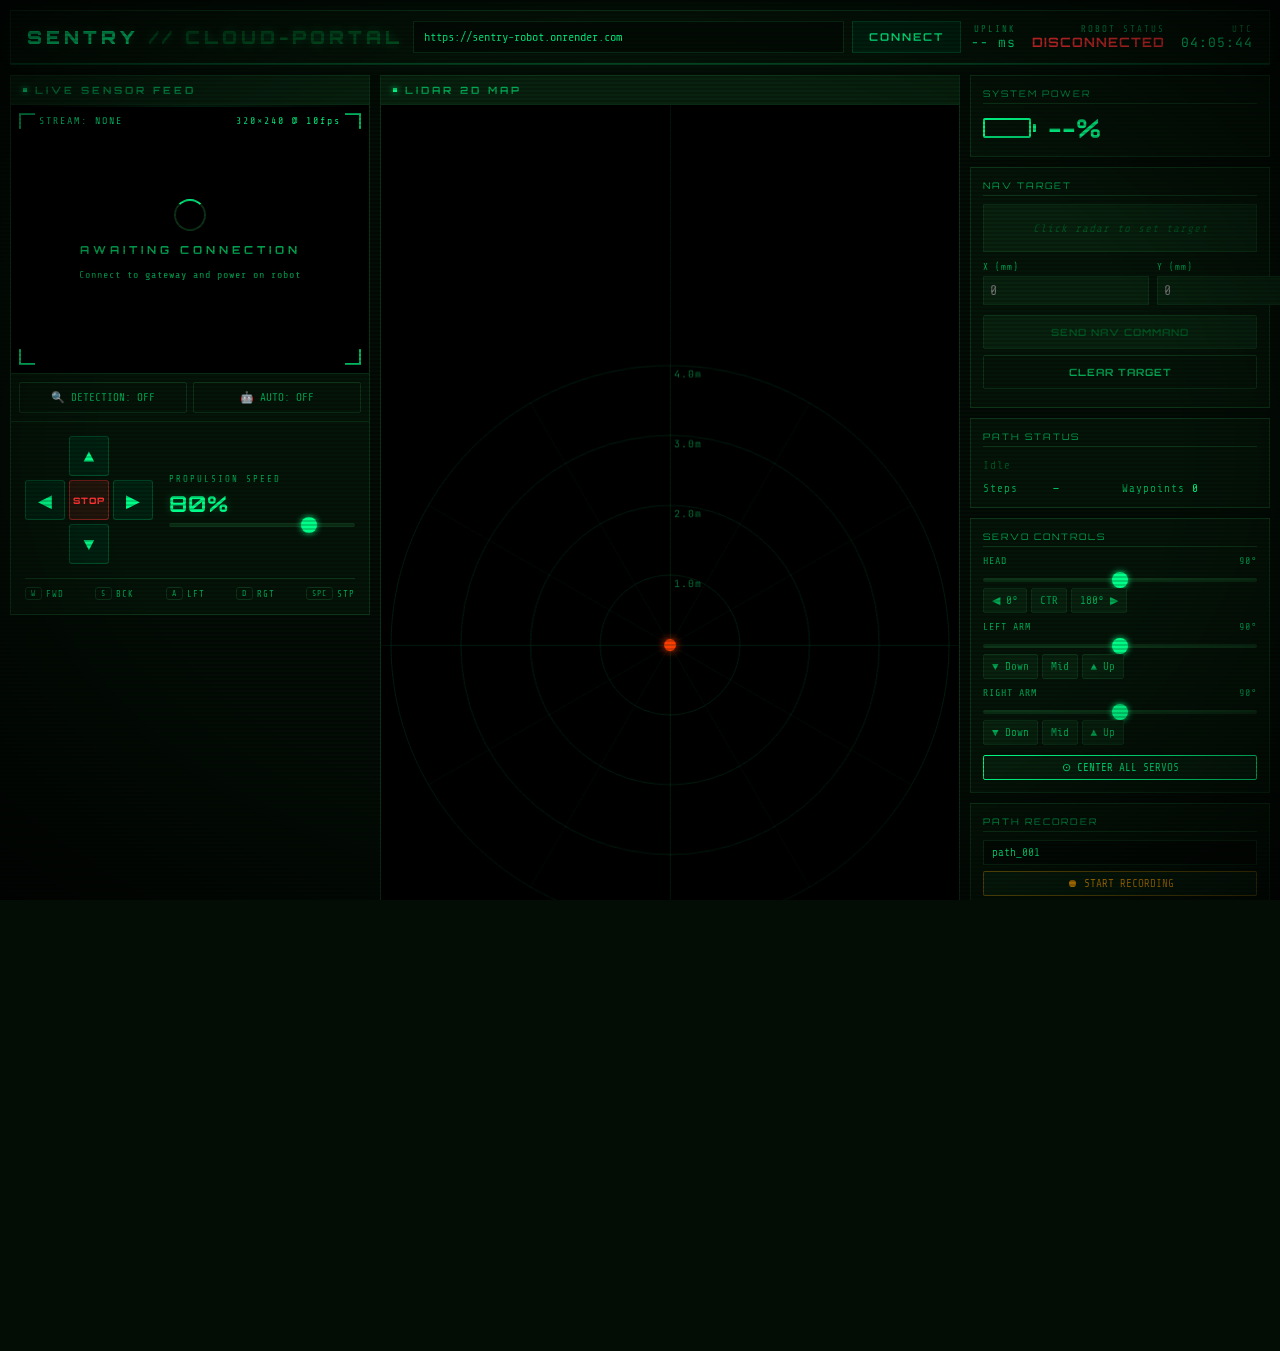
==== commit 8c0ad528: "servo controls, path recorder, lidar replay fix" ====
--- a/cloud-dashboard/index.html
+++ b/cloud-dashboard/index.html
@@ -191,6 +191,86 @@
                 </div>
             </div>
 
+            <!-- Servo controls -->
+            <div class="panel">
+                <div class="panel-title">SERVO CONTROLS</div>
+                <div style="display:flex;flex-direction:column;gap:8px;margin-top:4px;">
+
+                    <div>
+                        <div style="display:flex;justify-content:space-between;font-size:10px;color:#00aa55;margin-bottom:4px;">
+                            <span>HEAD</span><span id="cloud-head-val">90°</span>
+                        </div>
+                        <input type="range" class="servo-range" id="cloud-head-slider"
+                               min="0" max="180" value="90"
+                               oninput="cloudServoSlide('head', this.value)">
+                        <div style="display:flex;gap:4px;margin-top:3px;">
+                            <button class="mc-btn" onclick="cloudServoSet('head',0)">◀ 0°</button>
+                            <button class="mc-btn" onclick="cloudServoSet('head',90)">CTR</button>
+                            <button class="mc-btn" onclick="cloudServoSet('head',180)">180° ▶</button>
+                        </div>
+                    </div>
+
+                    <div>
+                        <div style="display:flex;justify-content:space-between;font-size:10px;color:#00aa55;margin-bottom:4px;">
+                            <span>LEFT ARM</span><span id="cloud-left-val">90°</span>
+                        </div>
+                        <input type="range" class="servo-range" id="cloud-left-slider"
+                               min="0" max="180" value="90"
+                               oninput="cloudServoSlide('left_arm', this.value)">
+                        <div style="display:flex;gap:4px;margin-top:3px;">
+                            <button class="mc-btn" onclick="cloudServoSet('left_arm',0)">▼ Down</button>
+                            <button class="mc-btn" onclick="cloudServoSet('left_arm',90)">Mid</button>
+                            <button class="mc-btn" onclick="cloudServoSet('left_arm',180)">▲ Up</button>
+                        </div>
+                    </div>
+
+                    <div>
+                        <div style="display:flex;justify-content:space-between;font-size:10px;color:#00aa55;margin-bottom:4px;">
+                            <span>RIGHT ARM</span><span id="cloud-right-val">90°</span>
+                        </div>
+                        <input type="range" class="servo-range" id="cloud-right-slider"
+                               min="0" max="180" value="90"
+                               oninput="cloudServoSlide('right_arm', this.value)">
+                        <div style="display:flex;gap:4px;margin-top:3px;">
+                            <button class="mc-btn" onclick="cloudServoSet('right_arm',0)">▼ Down</button>
+                            <button class="mc-btn" onclick="cloudServoSet('right_arm',90)">Mid</button>
+                            <button class="mc-btn" onclick="cloudServoSet('right_arm',180)">▲ Up</button>
+                        </div>
+                    </div>
+
+                    <button class="mc-btn mc-primary" onclick="cloudServoCenter()" style="width:100%;margin-top:2px;">
+                        ⊙ CENTER ALL SERVOS
+                    </button>
+                </div>
+            </div>
+
+            <!-- Path recorder -->
+            <div class="panel">
+                <div class="panel-title">PATH RECORDER</div>
+                <div style="display:flex;gap:6px;margin-bottom:6px;">
+                    <input type="text" id="cloud-rec-name" value="path_001"
+                           class="mc-input" placeholder="path name" style="flex:1;">
+                </div>
+                <div style="display:flex;flex-direction:column;gap:4px;">
+                    <button class="mc-btn" id="cloud-btn-rec-start" onclick="cloudRecStart()"
+                            style="color:var(--amber);border-color:rgba(255,170,0,0.4);">
+                        ⏺ START RECORDING
+                    </button>
+                    <button class="mc-btn" id="cloud-btn-rec-stop" onclick="cloudRecStop()"
+                            style="color:var(--red);border-color:rgba(255,51,51,0.4);">
+                        ⏹ STOP & SAVE
+                    </button>
+                    <button class="mc-btn mc-primary" onclick="cloudRecReplay()">▶ REPLAY PATH</button>
+                    <button class="mc-btn mc-danger"  onclick="cloudRecStopReplay()">■ STOP REPLAY</button>
+                </div>
+                <div id="cloud-rec-status"
+                     style="font-size:10px;color:#005522;margin-top:6px;min-height:14px;">
+                    Ready
+                </div>
+                <div id="cloud-path-list"
+                     style="margin-top:4px;display:flex;flex-wrap:wrap;gap:3px;"></div>
+            </div>
+
             <!-- Detection log -->
             <div class="panel" id="detection-panel">
                 <div class="panel-title">DETECTION LOG</div>
--- a/cloud-dashboard/style.css
+++ b/cloud-dashboard/style.css
@@ -419,6 +419,15 @@
 @keyframes threatPulse { 0% { opacity: 1; } 50% { opacity: 0.3; } 100% { opacity: 0; } }
 
 /* ── NEW CONTROLS ─────────────────────────────────────────────── */
+.servo-range {
+    -webkit-appearance: none; width: 100%; height: 4px;
+    background: var(--border); border-radius: 2px; outline: none; margin: 2px 0;
+}
+.servo-range::-webkit-slider-thumb {
+    -webkit-appearance: none; width: 14px; height: 14px;
+    background: var(--amber); border-radius: 50%;
+    box-shadow: 0 0 6px var(--amber); cursor: pointer;
+}
 .teleop-bar {
     display: flex; gap: 6px; padding: 8px;
     background: var(--panel); border: 1px solid var(--border); border-top: none;
